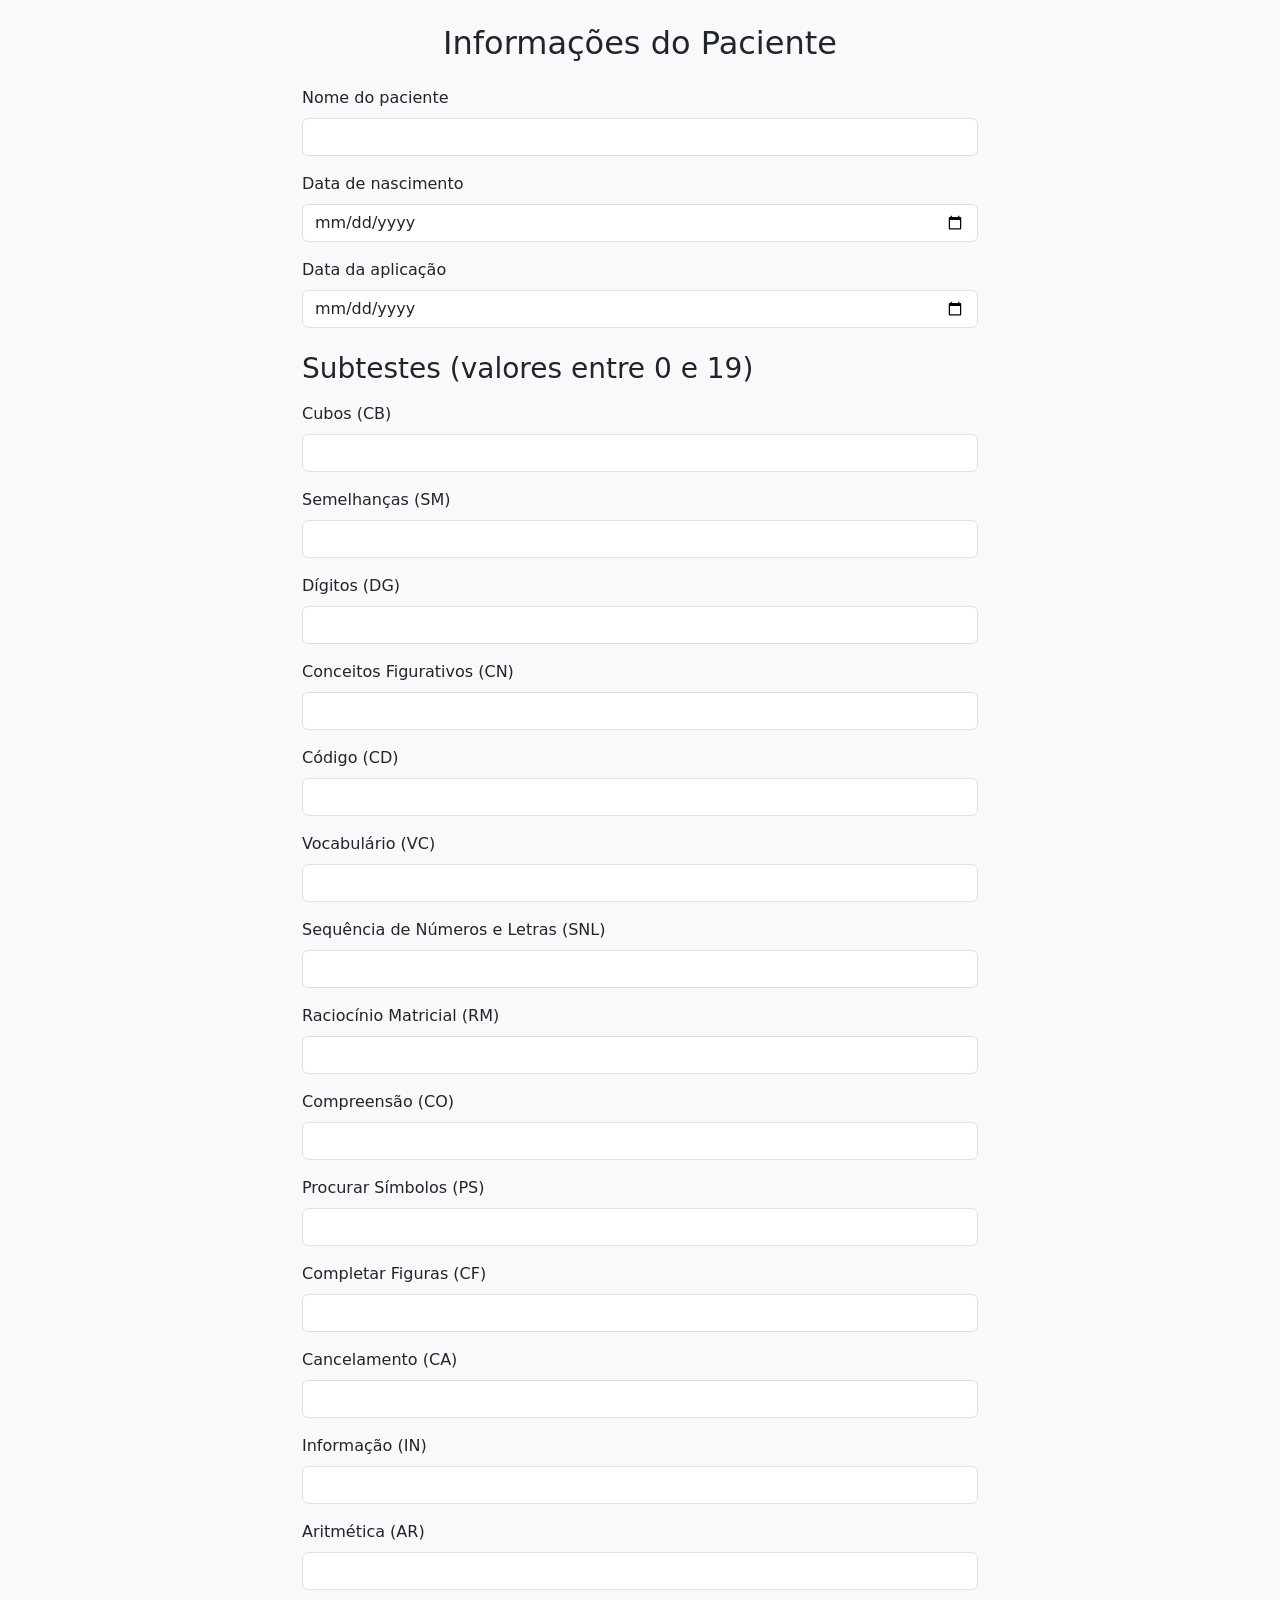
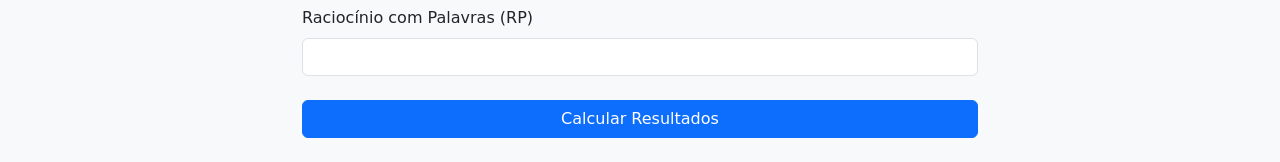
==== static-app/index.html @ ad428588 "Gerada uma versão estática para o githubpages" ====
<!DOCTYPE html>
<html lang="pt-BR">
<head>
  <meta charset="UTF-8">
  <meta name="viewport" content="width=device-width, initial-scale=1">
  <title>Teste WISC-IV</title>
  <link href="https://cdn.jsdelivr.net/npm/bootstrap@5.3.3/dist/css/bootstrap.min.css" rel="stylesheet">
</head>
<body class="bg-light py-4">

<div class="container" style="max-width: 700px;">

  <!-- ===================== FORMULÁRIO ===================== -->
  <div id="secao-formulario">
    <h2 class="mb-4 text-center">Informações do Paciente</h2>

    <form id="form-wisc">

      <div class="mb-3">
        <label for="nome" class="form-label">Nome do paciente</label>
        <input type="text" class="form-control" id="nome" name="nome" required>
      </div>

      <div class="mb-3">
        <label for="nascimento" class="form-label">Data de nascimento</label>
        <input type="date" class="form-control" id="nascimento" name="nascimento" required>
      </div>

      <div class="mb-3">
        <label for="data_apli" class="form-label">Data da aplicação</label>
        <input type="date" class="form-control" id="data_apli" name="data_apli" required>
      </div>

      <h3 class="mt-4 mb-3">Subtestes (valores entre 0 e 19)</h3>

      <div class="mb-3">
        <label class="form-label">Cubos (CB)</label>
        <input type="number" class="form-control" name="CB">
      </div>

      <div class="mb-3">
        <label class="form-label">Semelhanças (SM)</label>
        <input type="number" class="form-control" name="SM">
      </div>

      <div class="mb-3">
        <label class="form-label">Dígitos (DG)</label>
        <input type="number" class="form-control" name="DG">
      </div>

      <div class="mb-3">
        <label class="form-label">Conceitos Figurativos (CN)</label>
        <input type="number" class="form-control" name="CN">
      </div>

      <div class="mb-3">
        <label class="form-label">Código (CD)</label>
        <input type="number" class="form-control" name="CD">
      </div>

      <div class="mb-3">
        <label class="form-label">Vocabulário (VC)</label>
        <input type="number" class="form-control" name="VC">
      </div>

      <div class="mb-3">
        <label class="form-label">Sequência de Números e Letras (SNL)</label>
        <input type="number" class="form-control" name="SNL">
      </div>

      <div class="mb-3">
        <label class="form-label">Raciocínio Matricial (RM)</label>
        <input type="number" class="form-control" name="RM">
      </div>

      <div class="mb-3">
        <label class="form-label">Compreensão (CO)</label>
        <input type="number" class="form-control" name="CO">
      </div>

      <div class="mb-3">
        <label class="form-label">Procurar Símbolos (PS)</label>
        <input type="number" class="form-control" name="PS">
      </div>

      <div class="mb-3">
        <label class="form-label">Completar Figuras (CF)</label>
        <input type="number" class="form-control" name="CF">
      </div>

      <div class="mb-3">
        <label class="form-label">Cancelamento (CA)</label>
        <input type="number" class="form-control" name="CA">
      </div>

      <div class="mb-3">
        <label class="form-label">Informação (IN)</label>
        <input type="number" class="form-control" name="IN">
      </div>

      <div class="mb-3">
        <label class="form-label">Aritmética (AR)</label>
        <input type="number" class="form-control" name="AR">
      </div>

      <div class="mb-3">
        <label class="form-label">Raciocínio com Palavras (RP)</label>
        <input type="number" class="form-control" name="RP">
      </div>

      <div id="erro" class="alert alert-danger d-none" role="alert"></div>

      <div class="mt-4">
        <button type="submit" class="btn btn-primary w-100">Calcular Resultados</button>
      </div>

    </form>
  </div>

  <!-- ===================== RESULTADO ===================== -->
  <div id="secao-resultado" class="d-none" style="max-width: 900px; margin: 0 auto;">

    <h2 class="text-center mt-2">RESULTADO</h2>

    <h3 class="text-center mt-4">Identificação</h3>
    <table class="table table-bordered w-75 mx-auto">
      <tbody>
        <tr><td><strong>Nome:</strong> <span id="r-nome"></span></td></tr>
        <tr><td><strong>DN:</strong> <span id="r-nascimento"></span></td></tr>
        <tr><td><strong>Data de Avaliação:</strong> <span id="r-data-apli"></span></td></tr>
        <tr><td><strong>Idade no momento da aplicação:</strong> <span id="r-idade"></span></td></tr>
      </tbody>
    </table>

    <h3 class="text-center mt-5">Subtestes</h3>
    <table class="table table-striped table-bordered w-75 mx-auto text-center">
      <thead class="table-dark">
        <tr>
          <th scope="col">Subteste</th>
          <th scope="col">Pontos Brutos</th>
          <th scope="col">Pontos Ponderados</th>
        </tr>
      </thead>
      <tbody id="r-subtestes">
      </tbody>
    </table>

    <h3 class="text-center mt-5">Soma dos Pontos Ponderados</h3>
    <table class="table table-bordered w-50 mx-auto text-center">
      <tbody id="r-somas">
      </tbody>
    </table>

    <h3 class="text-center mt-5">Conversão em Ponto Composto</h3>
    <table class="table table-bordered table-hover w-100 text-center">
      <thead class="table-dark">
        <tr>
          <th>Escala</th>
          <th>Soma dos PP</th>
          <th>Ponto Composto</th>
          <th>Rank Percentil</th>
          <th>Intervalo de Confiança 95%</th>
        </tr>
      </thead>
      <tbody id="r-pc">
      </tbody>
    </table>

    <div class="text-center my-4">
      <button id="btn-novo-calculo" class="btn btn-secondary">Novo Cálculo</button>
    </div>

  </div>

</div>

<script src="script.js"></script>
</body>
</html>
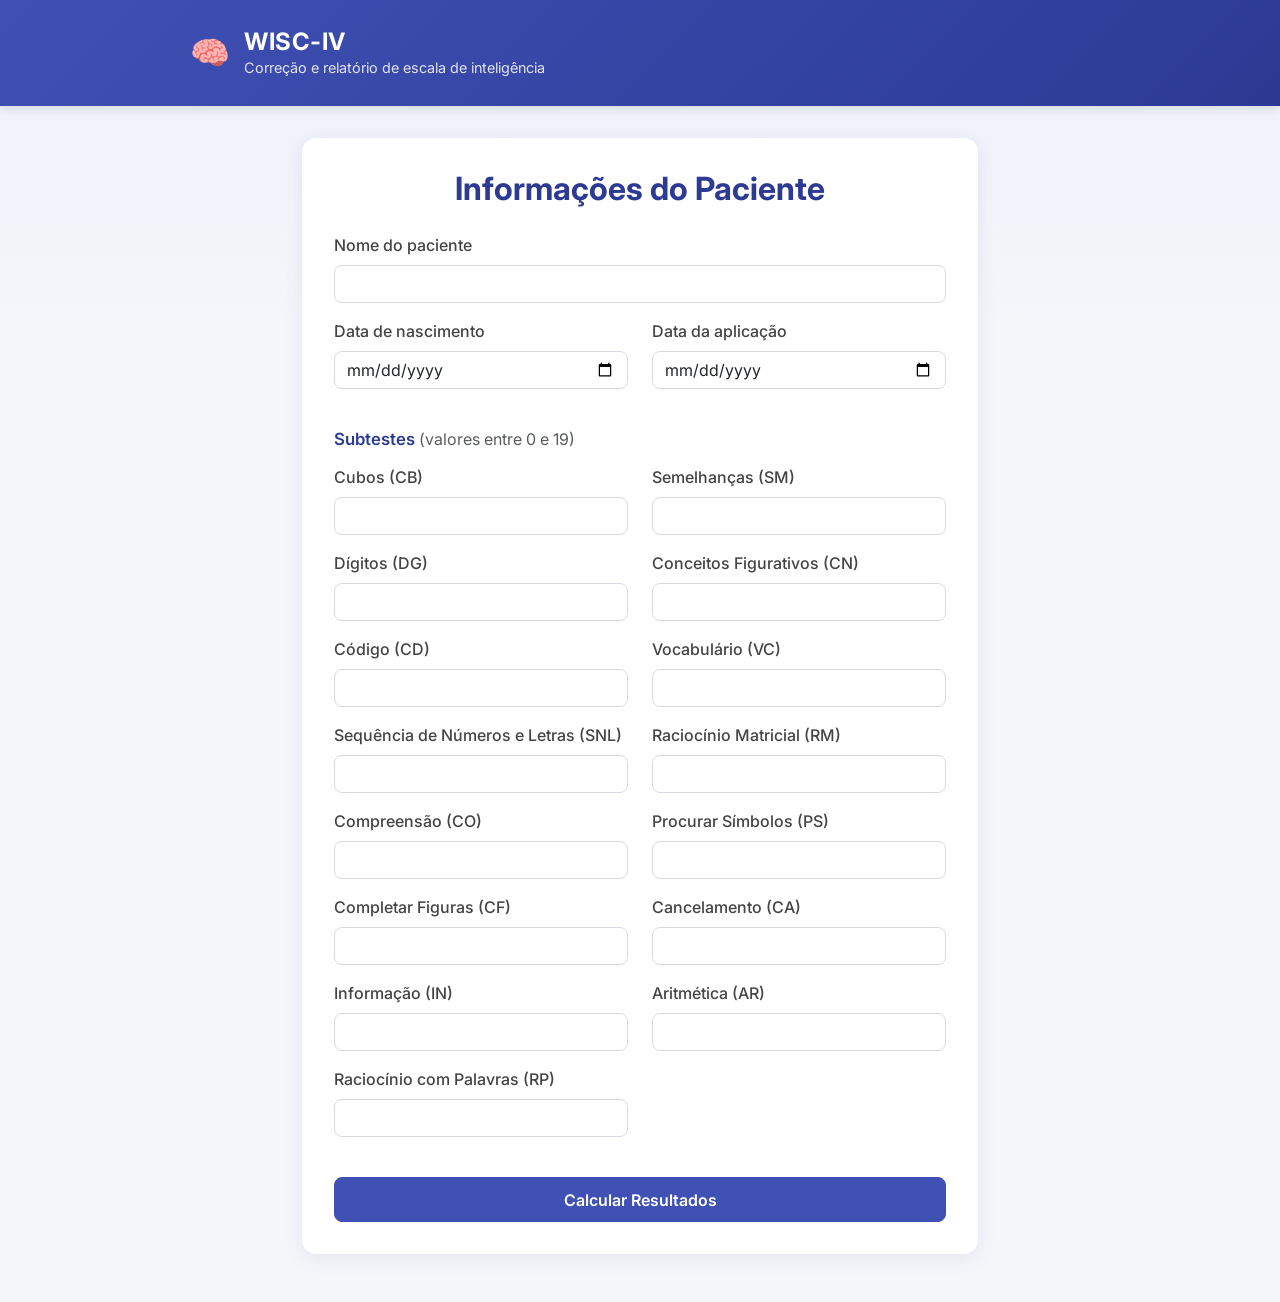
==== commit 52357a9c: "Atualização layout e adicionado botão de impressão" ====
--- a/static-app/index.html
+++ b/static-app/index.html
@@ -5,14 +5,26 @@
   <meta name="viewport" content="width=device-width, initial-scale=1">
   <title>Teste WISC-IV</title>
   <link href="https://cdn.jsdelivr.net/npm/bootstrap@5.3.3/dist/css/bootstrap.min.css" rel="stylesheet">
+  <link href="https://fonts.googleapis.com/css2?family=Inter:wght@400;500;600;700&display=swap" rel="stylesheet">
+  <link rel="stylesheet" href="style.css">
 </head>
-<body class="bg-light py-4">
+<body>
 
-<div class="container" style="max-width: 700px;">
+<header class="app-header">
+  <div class="app-header-inner">
+    <span class="app-header-icon">🧠</span>
+    <div>
+      <h1 class="app-header-title">WISC-IV</h1>
+      <p class="app-header-subtitle">Correção e relatório de escala de inteligência</p>
+    </div>
+  </div>
+</header>
+
+<div class="container app-container">
 
   <!-- ===================== FORMULÁRIO ===================== -->
-  <div id="secao-formulario">
-    <h2 class="mb-4 text-center">Informações do Paciente</h2>
+  <div id="secao-formulario" class="app-card">
+    <h2 class="section-title text-center mb-4">Informações do Paciente</h2>
 
     <form id="form-wisc">
 
@@ -21,91 +33,95 @@
         <input type="text" class="form-control" id="nome" name="nome" required>
       </div>
 
-      <div class="mb-3">
-        <label for="nascimento" class="form-label">Data de nascimento</label>
-        <input type="date" class="form-control" id="nascimento" name="nascimento" required>
+      <div class="row">
+        <div class="col-md-6 mb-3">
+          <label for="nascimento" class="form-label">Data de nascimento</label>
+          <input type="date" class="form-control" id="nascimento" name="nascimento" required>
+        </div>
+
+        <div class="col-md-6 mb-3">
+          <label for="data_apli" class="form-label">Data da aplicação</label>
+          <input type="date" class="form-control" id="data_apli" name="data_apli" required>
+        </div>
       </div>
 
-      <div class="mb-3">
-        <label for="data_apli" class="form-label">Data da aplicação</label>
-        <input type="date" class="form-control" id="data_apli" name="data_apli" required>
-      </div>
+      <h3 class="subsection-title mt-4 mb-3">Subtestes <span class="text-muted fw-normal fs-6">(valores entre 0 e 19)</span></h3>
 
-      <h3 class="mt-4 mb-3">Subtestes (valores entre 0 e 19)</h3>
+      <div class="row">
+        <div class="col-sm-6 mb-3">
+          <label class="form-label">Cubos (CB)</label>
+          <input type="number" class="form-control" name="CB">
+        </div>
 
-      <div class="mb-3">
-        <label class="form-label">Cubos (CB)</label>
-        <input type="number" class="form-control" name="CB">
-      </div>
+        <div class="col-sm-6 mb-3">
+          <label class="form-label">Semelhanças (SM)</label>
+          <input type="number" class="form-control" name="SM">
+        </div>
 
-      <div class="mb-3">
-        <label class="form-label">Semelhanças (SM)</label>
-        <input type="number" class="form-control" name="SM">
-      </div>
+        <div class="col-sm-6 mb-3">
+          <label class="form-label">Dígitos (DG)</label>
+          <input type="number" class="form-control" name="DG">
+        </div>
 
-      <div class="mb-3">
-        <label class="form-label">Dígitos (DG)</label>
-        <input type="number" class="form-control" name="DG">
-      </div>
+        <div class="col-sm-6 mb-3">
+          <label class="form-label">Conceitos Figurativos (CN)</label>
+          <input type="number" class="form-control" name="CN">
+        </div>
 
-      <div class="mb-3">
-        <label class="form-label">Conceitos Figurativos (CN)</label>
-        <input type="number" class="form-control" name="CN">
-      </div>
+        <div class="col-sm-6 mb-3">
+          <label class="form-label">Código (CD)</label>
+          <input type="number" class="form-control" name="CD">
+        </div>
 
-      <div class="mb-3">
-        <label class="form-label">Código (CD)</label>
-        <input type="number" class="form-control" name="CD">
-      </div>
+        <div class="col-sm-6 mb-3">
+          <label class="form-label">Vocabulário (VC)</label>
+          <input type="number" class="form-control" name="VC">
+        </div>
 
-      <div class="mb-3">
-        <label class="form-label">Vocabulário (VC)</label>
-        <input type="number" class="form-control" name="VC">
-      </div>
+        <div class="col-sm-6 mb-3">
+          <label class="form-label">Sequência de Números e Letras (SNL)</label>
+          <input type="number" class="form-control" name="SNL">
+        </div>
 
-      <div class="mb-3">
-        <label class="form-label">Sequência de Números e Letras (SNL)</label>
-        <input type="number" class="form-control" name="SNL">
-      </div>
+        <div class="col-sm-6 mb-3">
+          <label class="form-label">Raciocínio Matricial (RM)</label>
+          <input type="number" class="form-control" name="RM">
+        </div>
 
-      <div class="mb-3">
-        <label class="form-label">Raciocínio Matricial (RM)</label>
-        <input type="number" class="form-control" name="RM">
-      </div>
+        <div class="col-sm-6 mb-3">
+          <label class="form-label">Compreensão (CO)</label>
+          <input type="number" class="form-control" name="CO">
+        </div>
 
-      <div class="mb-3">
-        <label class="form-label">Compreensão (CO)</label>
-        <input type="number" class="form-control" name="CO">
-      </div>
+        <div class="col-sm-6 mb-3">
+          <label class="form-label">Procurar Símbolos (PS)</label>
+          <input type="number" class="form-control" name="PS">
+        </div>
 
-      <div class="mb-3">
-        <label class="form-label">Procurar Símbolos (PS)</label>
-        <input type="number" class="form-control" name="PS">
-      </div>
+        <div class="col-sm-6 mb-3">
+          <label class="form-label">Completar Figuras (CF)</label>
+          <input type="number" class="form-control" name="CF">
+        </div>
 
-      <div class="mb-3">
-        <label class="form-label">Completar Figuras (CF)</label>
-        <input type="number" class="form-control" name="CF">
-      </div>
+        <div class="col-sm-6 mb-3">
+          <label class="form-label">Cancelamento (CA)</label>
+          <input type="number" class="form-control" name="CA">
+        </div>
 
-      <div class="mb-3">
-        <label class="form-label">Cancelamento (CA)</label>
-        <input type="number" class="form-control" name="CA">
-      </div>
+        <div class="col-sm-6 mb-3">
+          <label class="form-label">Informação (IN)</label>
+          <input type="number" class="form-control" name="IN">
+        </div>
 
-      <div class="mb-3">
-        <label class="form-label">Informação (IN)</label>
-        <input type="number" class="form-control" name="IN">
-      </div>
+        <div class="col-sm-6 mb-3">
+          <label class="form-label">Aritmética (AR)</label>
+          <input type="number" class="form-control" name="AR">
+        </div>
 
-      <div class="mb-3">
-        <label class="form-label">Aritmética (AR)</label>
-        <input type="number" class="form-control" name="AR">
-      </div>
-
-      <div class="mb-3">
-        <label class="form-label">Raciocínio com Palavras (RP)</label>
-        <input type="number" class="form-control" name="RP">
+        <div class="col-sm-6 mb-3">
+          <label class="form-label">Raciocínio com Palavras (RP)</label>
+          <input type="number" class="form-control" name="RP">
+        </div>
       </div>
 
       <div id="erro" class="alert alert-danger d-none" role="alert"></div>
@@ -118,11 +134,11 @@
   </div>
 
   <!-- ===================== RESULTADO ===================== -->
-  <div id="secao-resultado" class="d-none" style="max-width: 900px; margin: 0 auto;">
+  <div id="secao-resultado" class="app-card d-none" style="max-width: 900px; margin: 0 auto;">
 
-    <h2 class="text-center mt-2">RESULTADO</h2>
+    <h2 class="section-title text-center mb-2">Resultado</h2>
 
-    <h3 class="text-center mt-4">Identificação</h3>
+    <h3 class="subsection-title text-center mt-4">Identificação</h3>
     <table class="table table-bordered w-75 mx-auto">
       <tbody>
         <tr><td><strong>Nome:</strong> <span id="r-nome"></span></td></tr>
@@ -132,7 +148,7 @@
       </tbody>
     </table>
 
-    <h3 class="text-center mt-5">Subtestes</h3>
+    <h3 class="subsection-title text-center mt-5">Subtestes</h3>
     <table class="table table-striped table-bordered w-75 mx-auto text-center">
       <thead class="table-dark">
         <tr>
@@ -145,13 +161,13 @@
       </tbody>
     </table>
 
-    <h3 class="text-center mt-5">Soma dos Pontos Ponderados</h3>
+    <h3 class="subsection-title text-center mt-5">Soma dos Pontos Ponderados</h3>
     <table class="table table-bordered w-50 mx-auto text-center">
       <tbody id="r-somas">
       </tbody>
     </table>
 
-    <h3 class="text-center mt-5">Conversão em Ponto Composto</h3>
+    <h3 class="subsection-title text-center mt-5">Conversão em Ponto Composto</h3>
     <table class="table table-bordered table-hover w-100 text-center">
       <thead class="table-dark">
         <tr>
@@ -167,7 +183,8 @@
     </table>
 
     <div class="text-center my-4">
-      <button id="btn-novo-calculo" class="btn btn-secondary">Novo Cálculo</button>
+      <button id="btn-relatorio-pdf" class="btn btn-primary me-2">📄 Gerar Relatório PDF</button>
+      <button id="btn-novo-calculo" class="btn btn-outline-secondary">Novo Cálculo</button>
     </div>
 
   </div>
--- a/static-app/style.css
+++ b/static-app/style.css
@@ -0,0 +1,141 @@
+:root {
+  --brand: #3f51b5;
+  --brand-dark: #2c3a94;
+  --brand-light: #eef0fb;
+}
+
+body {
+  font-family: "Inter", -apple-system, BlinkMacSystemFont, "Segoe UI", Roboto, sans-serif;
+  background: linear-gradient(180deg, var(--brand-light) 0%, #f5f6fa 320px, #f5f6fa 100%);
+  min-height: 100vh;
+  margin: 0;
+  padding-bottom: 3rem;
+}
+
+/* ---------- Cabeçalho ---------- */
+
+.app-header {
+  background: linear-gradient(135deg, var(--brand) 0%, var(--brand-dark) 100%);
+  color: #fff;
+  padding: 1.75rem 1rem;
+  box-shadow: 0 2px 10px rgba(0, 0, 0, .12);
+}
+
+.app-header-inner {
+  max-width: 900px;
+  margin: 0 auto;
+  display: flex;
+  align-items: center;
+  gap: .9rem;
+}
+
+.app-header-icon {
+  font-size: 2rem;
+  line-height: 1;
+}
+
+.app-header-title {
+  font-size: 1.5rem;
+  font-weight: 700;
+  margin: 0;
+  letter-spacing: .02em;
+}
+
+.app-header-subtitle {
+  margin: 0;
+  font-size: .9rem;
+  opacity: .85;
+}
+
+/* ---------- Layout geral ---------- */
+
+.app-container {
+  max-width: 700px;
+  margin-top: 2rem;
+}
+
+.app-card {
+  background: #fff;
+  border-radius: 14px;
+  box-shadow: 0 4px 20px rgba(30, 34, 90, .08);
+  padding: 2rem;
+}
+
+#secao-resultado.app-card {
+  max-width: 900px;
+}
+
+.section-title {
+  color: var(--brand-dark);
+  font-weight: 700;
+}
+
+.subsection-title {
+  color: var(--brand-dark);
+  font-weight: 600;
+  font-size: 1.05rem;
+}
+
+/* ---------- Formulário ---------- */
+
+.form-label {
+  font-weight: 500;
+  color: #444;
+}
+
+.form-control {
+  border-radius: 8px;
+  border-color: #d7dae3;
+}
+
+.form-control:focus {
+  border-color: var(--brand);
+  box-shadow: 0 0 0 .2rem rgba(63, 81, 181, .15);
+}
+
+.btn-primary {
+  background-color: var(--brand);
+  border-color: var(--brand);
+  border-radius: 8px;
+  font-weight: 600;
+  padding: .6rem 1.2rem;
+}
+
+.btn-primary:hover,
+.btn-primary:focus {
+  background-color: var(--brand-dark);
+  border-color: var(--brand-dark);
+}
+
+.btn-outline-secondary {
+  border-radius: 8px;
+  font-weight: 600;
+  padding: .6rem 1.2rem;
+}
+
+/* ---------- Tabelas de resultado ---------- */
+
+#secao-resultado table {
+  border-radius: 10px;
+  overflow: hidden;
+}
+
+#secao-resultado thead.table-dark th {
+  background-color: var(--brand-dark);
+  border-color: var(--brand-dark);
+}
+
+#secao-resultado .table-secondary {
+  background-color: var(--brand-light);
+}
+
+@media (max-width: 576px) {
+  .app-card {
+    padding: 1.25rem;
+    border-radius: 10px;
+  }
+
+  .app-header-inner {
+    gap: .6rem;
+  }
+}
